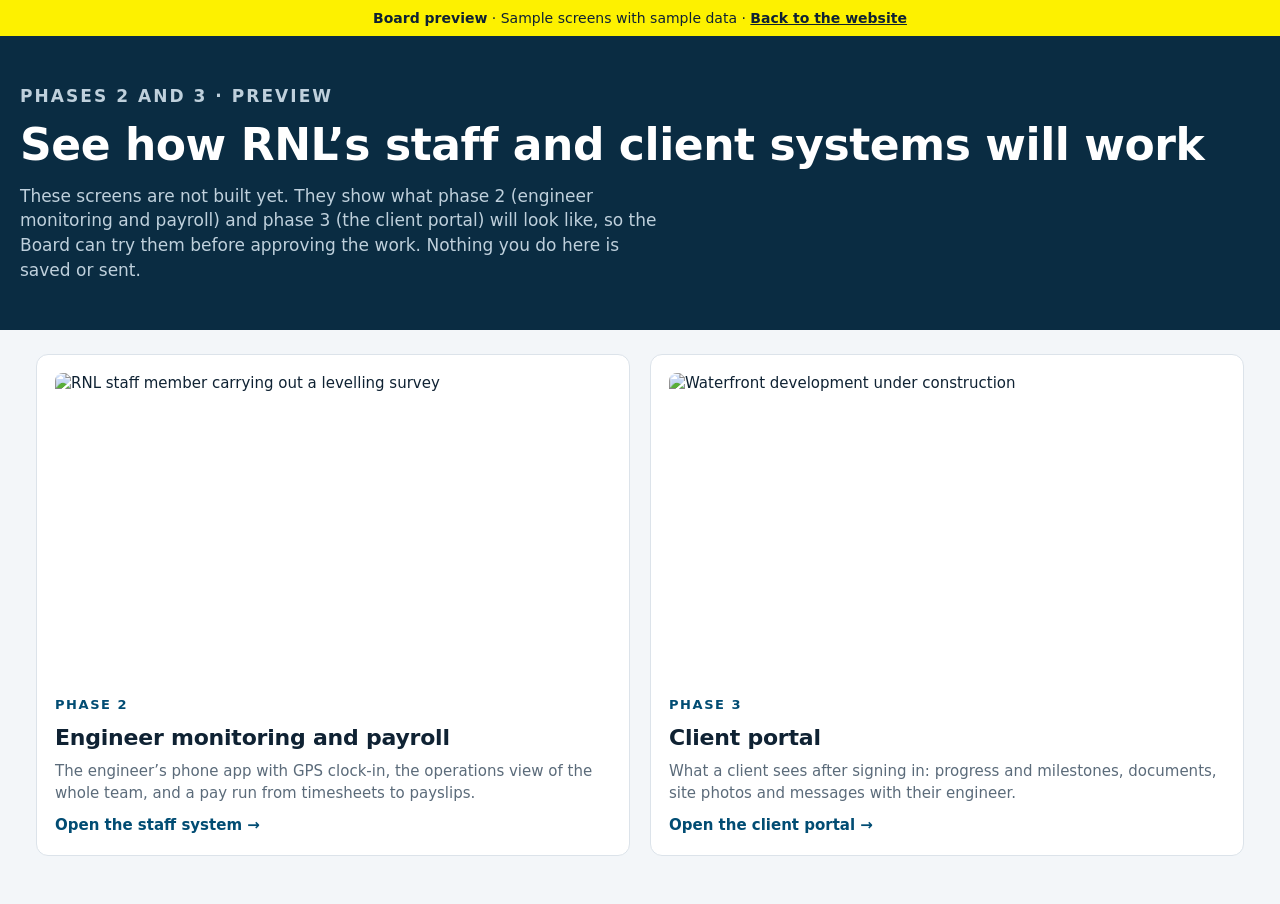
==== preview/index.html @ e8721354 "Board preview of phases 2 and 3 (sample screens, staging builds only) Co-Authored-By: Claude Opus 5." ====
<!doctype html>
<html lang="en">
<head>
<meta charset="utf-8">
<meta name="viewport" content="width=device-width, initial-scale=1">
<meta name="robots" content="noindex, nofollow">
<title>Board preview: phases 2 and 3 | R. Napitalai Limited</title>
<link rel="icon" href="../favicon.svg" type="image/svg+xml">
<link rel="stylesheet" href="preview.css">
</head>
<body>
<div class="pv-bar"><strong>Board preview</strong> · Sample screens with sample data · <a href="../index.html">Back to the website</a></div>
<div class="hero-pv"><div class="in">
  <p class="eyebrow">Phases 2 and 3 · Preview</p>
  <h1>See how RNL’s staff and client systems will work</h1>
  <p>These screens are not built yet. They show what phase 2 (engineer monitoring and payroll) and phase 3 (the client portal) will look like, so the Board can try them before approving the work. Nothing you do here is saved or sent.</p>
</div></div>
<div class="wrap">
  <div class="choices">
    <a class="card choice" href="staff/index.html">
      <img src="../assets/img/site/level-survey-800.jpg" alt="RNL staff member carrying out a levelling survey">
      <p class="eyebrow" style="color:var(--navy)">Phase 2</p>
      <h2>Engineer monitoring and payroll</h2>
      <p class="muted">The engineer’s phone app with GPS clock-in, the operations view of the whole team, and a pay run from timesheets to payslips.</p>
      <span class="go">Open the staff system →</span>
    </a>
    <a class="card choice" href="portal/index.html">
      <img src="../assets/img/site/waterfront-tower-crane-800.jpg" alt="Waterfront development under construction">
      <p class="eyebrow" style="color:var(--navy)">Phase 3</p>
      <h2>Client portal</h2>
      <p class="muted">What a client sees after signing in: progress and milestones, documents, site photos and messages with their engineer.</p>
      <span class="go">Open the client portal →</span>
    </a>
  </div>
</div>
</body>
</html>
---- preview/preview.css ----
/* Board preview of phases 2 and 3: sample screens only (staging builds). */
:root { --navy:#014C73; --deep:#0A2C42; --ink:#0F2233; --muted:#5B6B7A; --line:#DCE3EA; --bg:#F3F6F9; --yellow:#FDF100; --green:#1E7A45; --amber:#9A6412; }
* { box-sizing: border-box; }
html { -webkit-text-size-adjust: 100%; }
body { margin:0; font-family: Inter, system-ui, -apple-system, "Segoe UI", Roboto, Arial, sans-serif; color: var(--ink); background: var(--bg); font-size: 15px; line-height: 1.45; }
h1,h2,h3 { margin:0; letter-spacing:-.01em; line-height:1.2; }
p { margin:0; }
a { color: var(--navy); }
button { font: inherit; cursor: pointer; }
:focus-visible { outline: 3px solid var(--yellow); outline-offset: 2px; }

.pv-bar { background: var(--yellow); color: var(--ink); font-size: 14px; text-align:center; padding: 8px max(16px, env(safe-area-inset-left, 0px)); }
.pv-bar a { color: var(--ink); font-weight: 700; }

.top { background: var(--navy); color:#fff; display:flex; align-items:center; gap:12px; padding:12px max(16px, env(safe-area-inset-left, 0px)); flex-wrap: wrap; }
.top img { width:40px; height:20px; }
.top b { font-size:16px; }
.top .sp { flex:1; }
.top .who { font-size:13px; opacity:.85; }
.top a { color:#fff; font-size:13px; }
.badge { display:inline-block; font-size:11px; font-weight:700; letter-spacing:.06em; text-transform:uppercase; padding:4px 8px; border-radius:999px; background: var(--yellow); color: var(--ink); }

.wrap { max-width: 1240px; margin: 0 auto; padding: 24px max(16px, env(safe-area-inset-left, 0px)) 48px; }
.card { background:#fff; border:1px solid var(--line); border-radius:12px; padding:18px; min-width:0; }
.muted { color: var(--muted); }
.pill { display:inline-block; font-size:12px; font-weight:600; padding:3px 10px; border-radius:999px; white-space:nowrap; }
.ok { background:#E3F4EA; color: var(--green); }
.warn { background:#FBF0DD; color: var(--amber); }
.off { background:#EEF1F4; color: var(--muted); }
.btn { display:inline-block; border:0; background: var(--navy); color:#fff; font-weight:600; padding:10px 16px; border-radius:8px; font-size:14px; text-decoration:none; }
.btn.o { background:#fff; color: var(--navy); border:1.5px solid var(--navy); }
.btn.y { background: var(--yellow); color: var(--ink); }
.btn:disabled { opacity:.55; cursor: default; }

.tabs { display:flex; gap:6px; flex-wrap:wrap; margin-bottom:20px; }
.tabs button { background:#fff; border:1px solid var(--line); border-radius:999px; padding:8px 16px; font-weight:600; color: var(--muted); }
.tabs button[aria-selected="true"] { background: var(--navy); border-color: var(--navy); color:#fff; }
.panel[hidden] { display:none; }

.kpis { display:grid; grid-template-columns: repeat(4, 1fr); gap:14px; margin: 16px 0; }
.kpi .v { font-size:32px; font-weight:800; color: var(--navy); }
.kpi .l { font-size:13px; color: var(--muted); font-weight:600; }
.table-scroll { overflow-x:auto; }
table { width:100%; border-collapse: collapse; font-size:14px; min-width: 720px; }
th { text-align:left; font-size:12px; text-transform:uppercase; letter-spacing:.05em; color: var(--muted); font-weight:600; padding:10px 12px; border-bottom:1px solid var(--line); }
td { padding:12px; border-bottom:1px solid var(--line); }
tr:last-child td { border-bottom: 0; }
.n { text-align:right; font-variant-numeric: tabular-nums; }
.dot { display:inline-block; width:30px; height:30px; border-radius:50%; background: var(--navy); color: var(--yellow); font-weight:800; font-size:12px; text-align:center; line-height:30px; margin-right:10px; vertical-align:middle; }

.split { display:grid; grid-template-columns: 400px 1fr; gap:40px; align-items:start; }
.phone { width: 380px; max-width:100%; border: 10px solid #111B24; border-radius: 40px; overflow:hidden; background: var(--bg); box-shadow: 0 20px 50px rgba(15,34,51,.25); }
.phone .top { padding: 12px 16px; }
.phone-body { padding:14px; display:flex; flex-direction:column; gap:12px; }
.clock { text-align:center; }
.time { font-size:40px; font-weight:800; color: var(--navy); }
.bigbtn { display:block; width:100%; border:0; margin-top:12px; background: var(--green); color:#fff; font-weight:700; font-size:17px; padding:14px; border-radius:12px; }
.bigbtn.in { background: var(--navy); }
.gps { margin-top:10px; font-size:13px; color: var(--green); font-weight:600; }
.log { list-style:none; margin:8px 0 0; padding:0; font-size:14px; }
.log li { padding:6px 0; border-bottom:1px solid var(--line); }
.log li:last-child { border:0; }
.log span { color: var(--muted); font-size:12px; display:block; }
.photos { display:grid; grid-template-columns: repeat(3,1fr); gap:6px; margin-top:10px; }
.photos img { width:100%; aspect-ratio:1; object-fit:cover; border-radius:8px; display:block; }
.row { display:flex; justify-content:space-between; align-items:center; gap:10px; }
.explain h2 { font-size:26px; margin-bottom:12px; }
.explain ul { padding-left: 20px; margin: 12px 0 0; }
.explain li { margin-bottom: 8px; }

.steps { display:grid; grid-template-columns: repeat(5, 1fr); gap:10px; margin: 16px 0; }
.step { padding:12px 14px; border-radius:10px; background:#fff; border:1px solid var(--line); font-size:13px; color: var(--muted); }
.step b { display:block; font-size:15px; color: var(--ink); }
.step.done { border-color:#BFE3CC; background:#F2FAF5; }
.step.done b::before { content:"✓ "; color: var(--green); }
.step.now { border:2px solid var(--navy); background:#EEF5FA; }
.status { margin-top:12px; font-weight:600; color: var(--green); min-height: 1.4em; }

/* client portal */
.login { max-width: 420px; margin: 40px auto; text-align:center; }
.login input { width:100%; padding:12px; border:1px solid var(--line); border-radius:8px; font: inherit; margin-top:10px; background:#F9FBFC; }
.portal { display:grid; grid-template-columns: 1.4fr 1fr; gap:18px; }
.col { display:flex; flex-direction:column; gap:18px; min-width:0; }
.bar { height:14px; background:#E6ECF1; border-radius:999px; overflow:hidden; margin:12px 0 6px; }
.bar i { display:block; height:100%; width:68%; background: var(--navy); }
.ms { list-style:none; padding:0; margin:10px 0 0; font-size:14px; }
.ms li { display:flex; gap:10px; align-items:center; padding:9px 0; border-bottom:1px solid var(--line); }
.ms li:last-child { border:0; }
.tick { width:20px; height:20px; border-radius:50%; flex:none; text-align:center; line-height:20px; font-size:12px; font-weight:800; }
.t-ok { background: var(--green); color:#fff; } .t-now { background: var(--yellow); color: var(--ink); } .t-no { border:2px solid var(--line); }
.ms .d { margin-left:auto; color: var(--muted); font-size:13px; }
.gallery { display:grid; grid-template-columns: repeat(3,1fr); gap:8px; margin-top:12px; }
.gallery img { width:100%; aspect-ratio: 4/3; object-fit:cover; border-radius:8px; display:block; }
.doc { display:flex; justify-content:space-between; gap:10px; padding:9px 0; border-bottom:1px solid var(--line); font-size:14px; }
.doc:last-child { border:0; }
.msg { background: var(--bg); border-radius:10px; padding:12px; font-size:14px; margin-top:10px; }
.msg.me { background:#EEF5FA; }
.send { display:flex; gap:8px; margin-top:12px; }
.send input { flex:1; min-width:0; padding:10px; border:1px solid var(--line); border-radius:8px; font: inherit; }

/* preview home */
.hero-pv { background: var(--deep); color:#fff; padding: 48px max(16px, env(safe-area-inset-left, 0px)); }
.hero-pv .in { max-width:1240px; margin:0 auto; }
.hero-pv h1 { font-size: clamp(28px, 4vw, 44px); margin: 10px 0 12px; }
.hero-pv p { color:#BFD0DC; max-width: 60ch; font-size: 17px; }
.eyebrow { font-size:13px; font-weight:700; letter-spacing:.12em; text-transform:uppercase; color: var(--yellow); }
.choices { display:grid; grid-template-columns: repeat(2, 1fr); gap:20px; }
.choice { display:flex; flex-direction:column; gap:10px; text-decoration:none; color: var(--ink); }
.choice img { width:100%; aspect-ratio: 16/9; object-fit:cover; border-radius:8px; }
.choice h2 { font-size:22px; }
.choice .go { font-weight:700; color: var(--navy); }

@media (max-width: 900px) {
  .kpis { grid-template-columns: repeat(2, 1fr); }
  .split, .portal, .choices { grid-template-columns: 1fr; }
  .steps { grid-template-columns: 1fr 1fr; }
  .phone { margin: 0 auto; }
}
@media (prefers-reduced-motion: reduce) { * { transition: none !important; } }
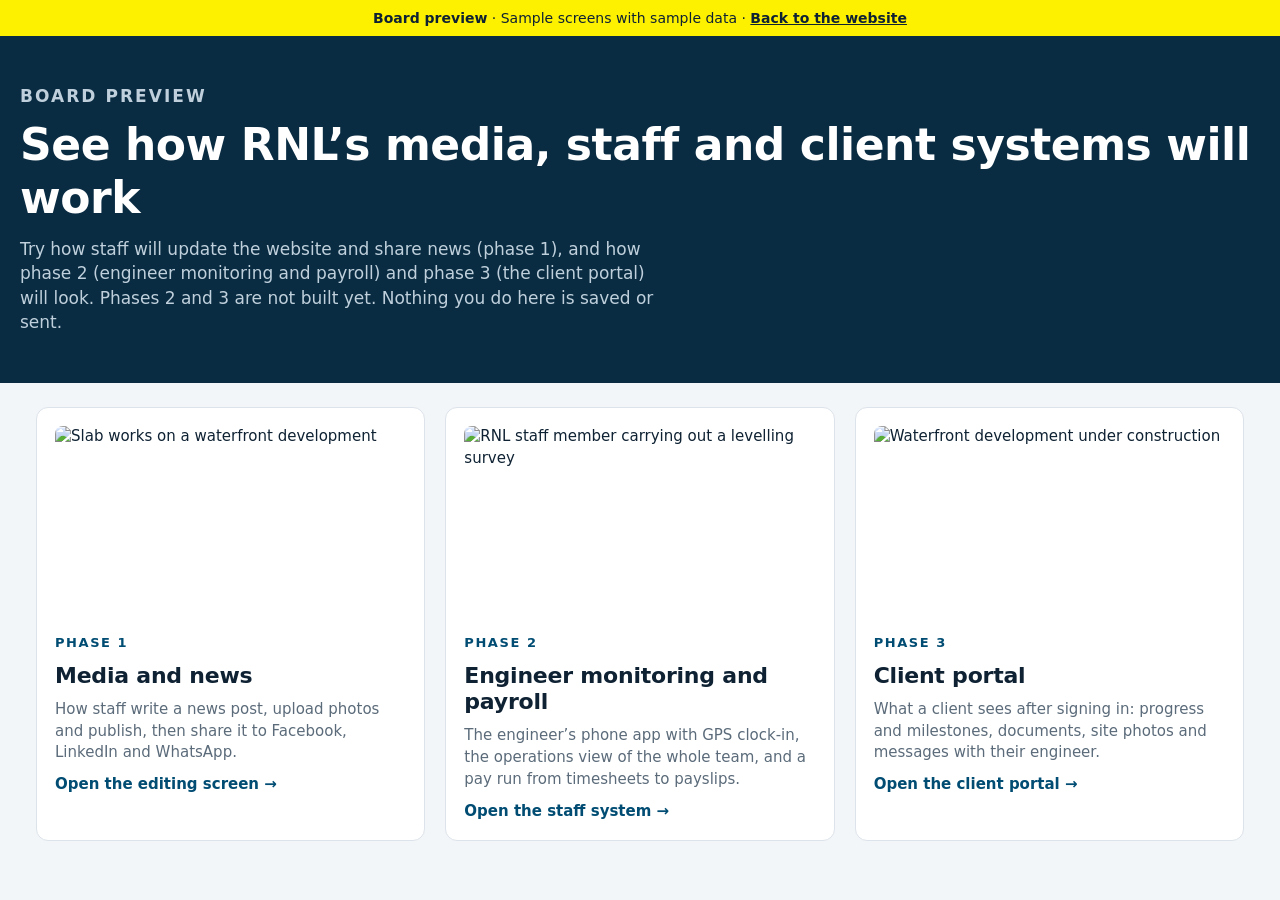
==== commit f25341df: "Media boost: share buttons, Facebook feed on News, and media/news editing walk-through in the board " ====
--- a/preview/index.html
+++ b/preview/index.html
@@ -4,19 +4,26 @@
 <meta charset="utf-8">
 <meta name="viewport" content="width=device-width, initial-scale=1">
 <meta name="robots" content="noindex, nofollow">
-<title>Board preview: phases 2 and 3 | R. Napitalai Limited</title>
+<title>Board preview | R. Napitalai Limited</title>
 <link rel="icon" href="../favicon.svg" type="image/svg+xml">
 <link rel="stylesheet" href="preview.css">
 </head>
 <body>
 <div class="pv-bar"><strong>Board preview</strong> · Sample screens with sample data · <a href="../index.html">Back to the website</a></div>
 <div class="hero-pv"><div class="in">
-  <p class="eyebrow">Phases 2 and 3 · Preview</p>
-  <h1>See how RNL’s staff and client systems will work</h1>
-  <p>These screens are not built yet. They show what phase 2 (engineer monitoring and payroll) and phase 3 (the client portal) will look like, so the Board can try them before approving the work. Nothing you do here is saved or sent.</p>
+  <p class="eyebrow">Board preview</p>
+  <h1>See how RNL’s media, staff and client systems will work</h1>
+  <p>Try how staff will update the website and share news (phase 1), and how phase 2 (engineer monitoring and payroll) and phase 3 (the client portal) will look. Phases 2 and 3 are not built yet. Nothing you do here is saved or sent.</p>
 </div></div>
 <div class="wrap">
   <div class="choices">
+    <a class="card choice" href="media/index.html">
+      <img src="../assets/img/site/waterfront-slab-works-800.jpg" alt="Slab works on a waterfront development">
+      <p class="eyebrow" style="color:var(--navy)">Phase 1</p>
+      <h2>Media and news</h2>
+      <p class="muted">How staff write a news post, upload photos and publish, then share it to Facebook, LinkedIn and WhatsApp.</p>
+      <span class="go">Open the editing screen →</span>
+    </a>
     <a class="card choice" href="staff/index.html">
       <img src="../assets/img/site/level-survey-800.jpg" alt="RNL staff member carrying out a levelling survey">
       <p class="eyebrow" style="color:var(--navy)">Phase 2</p>
--- a/preview/preview.css
+++ b/preview/preview.css
@@ -104,7 +104,7 @@
 .hero-pv h1 { font-size: clamp(28px, 4vw, 44px); margin: 10px 0 12px; }
 .hero-pv p { color:#BFD0DC; max-width: 60ch; font-size: 17px; }
 .eyebrow { font-size:13px; font-weight:700; letter-spacing:.12em; text-transform:uppercase; color: var(--yellow); }
-.choices { display:grid; grid-template-columns: repeat(2, 1fr); gap:20px; }
+.choices { display:grid; grid-template-columns: repeat(3, 1fr); gap:20px; }
 .choice { display:flex; flex-direction:column; gap:10px; text-decoration:none; color: var(--ink); }
 .choice img { width:100%; aspect-ratio: 16/9; object-fit:cover; border-radius:8px; }
 .choice h2 { font-size:22px; }
@@ -117,3 +117,51 @@
   .phone { margin: 0 auto; }
 }
 @media (prefers-reduced-motion: reduce) { * { transition: none !important; } }
+
+/* media and news preview */
+.editor { display:grid; grid-template-columns: minmax(0, 1.1fr) minmax(0, 1fr); gap:20px; align-items:start; }
+.form-col { display:flex; flex-direction:column; gap:6px; }
+.form-col label { font-size:13px; font-weight:600; margin-top:8px; }
+.form-col input:not([type=checkbox]):not([type=file]), .form-col select, .form-col textarea { width:100%; padding:10px; border:1px solid var(--line); border-radius:8px; font: inherit; background:#F9FBFC; }
+.form-col textarea { resize: vertical; }
+.two { display:grid; grid-template-columns: 1fr 1fr; gap:10px; }
+.check { display:flex; gap:8px; align-items:center; font-weight:500 !important; }
+.pick { display:grid; grid-template-columns: repeat(4, 1fr); gap:8px; }
+.pick-img { padding:0; border:3px solid transparent; border-radius:10px; background:none; overflow:hidden; aspect-ratio: 4/3; }
+.pick-img img { width:100%; height:100%; object-fit:cover; display:block; }
+.pick-img.on { border-color: var(--navy); }
+.pick-upload { display:flex; align-items:center; justify-content:center; border:2px dashed var(--line); border-radius:10px; font-size:13px; font-weight:600 !important; color: var(--navy); cursor:pointer; margin:0 !important; aspect-ratio: 4/3; }
+.pick-upload input { display:none; }
+.pub { margin-top:12px; padding:14px; background:#F2FAF5; border:1px solid #BFE3CC; border-radius:10px; display:flex; flex-direction:column; gap:6px; font-size:14px; }
+.ok-mark { color: var(--green); font-weight:800; }
+.eyebrow-s { font-size:12px; font-weight:700; letter-spacing:.08em; text-transform:uppercase; color: var(--navy); margin-bottom:10px; }
+.news-card { display:grid; grid-template-columns: 140px 1fr; gap:14px; align-items:start; }
+.news-card img { width:140px; aspect-ratio: 4/3; object-fit:cover; border-radius:8px; }
+.news-card h3 { font-size:17px; margin:4px 0 6px; }
+.sharecard { border:1px solid var(--line); border-radius:10px; overflow:hidden; max-width: 460px; }
+.sharecard img { width:100%; aspect-ratio: 1.91/1; object-fit:cover; display:block; }
+.sharecard-body { padding:10px 12px; background:#F7F9FA; display:flex; flex-direction:column; gap:2px; }
+.btn.sm { padding:6px 12px; font-size:13px; }
+.facts3 { display:grid; grid-template-columns: repeat(3, 1fr); gap:14px; margin-top:18px; }
+.facts3 p { margin-top:4px; font-size:14px; }
+.library { display:grid; grid-template-columns: repeat(4, 1fr); gap:12px; margin-top:16px; }
+.library figure { margin:0; background:#fff; border:1px solid var(--line); border-radius:10px; overflow:hidden; }
+.library img { width:100%; aspect-ratio: 4/3; object-fit:cover; display:block; }
+.library figcaption { padding:8px 10px; font-size:13px; color: var(--muted); }
+.library figure.new { border-color: var(--green); }
+.flow { display:grid; grid-template-columns: repeat(4, 1fr); gap:14px; margin-top:16px; }
+.flow p.muted { font-size:14px; margin-top:4px; }
+.num-s { font-size:28px; font-weight:800; color: var(--navy); }
+.sharebtns { display:flex; flex-wrap:wrap; gap:6px; margin-top:10px; }
+.sharebtns span { font-size:12px; font-weight:600; padding:5px 10px; border-radius:999px; border:1.5px solid var(--navy); color: var(--navy); }
+.week { display:grid; grid-template-columns: repeat(5, 1fr); gap:8px; margin-top:12px; }
+.week > div { background: var(--bg); border-radius:8px; padding:10px; min-height:110px; display:flex; flex-direction:column; gap:6px; min-width:0; }
+.day { font-size:12px; font-weight:700; color: var(--muted); text-transform:uppercase; }
+.post { font-size:13px; padding:8px; border-radius:6px; background:#fff; border-left:4px solid var(--navy); }
+.post.li { border-left-color: #5E8FB0; }
+@media (max-width: 900px) {
+  .editor, .facts3, .flow { grid-template-columns: 1fr; }
+  .library { grid-template-columns: repeat(2, 1fr); }
+  .week { grid-template-columns: 1fr; }
+  .week > div { min-height: 0; }
+}
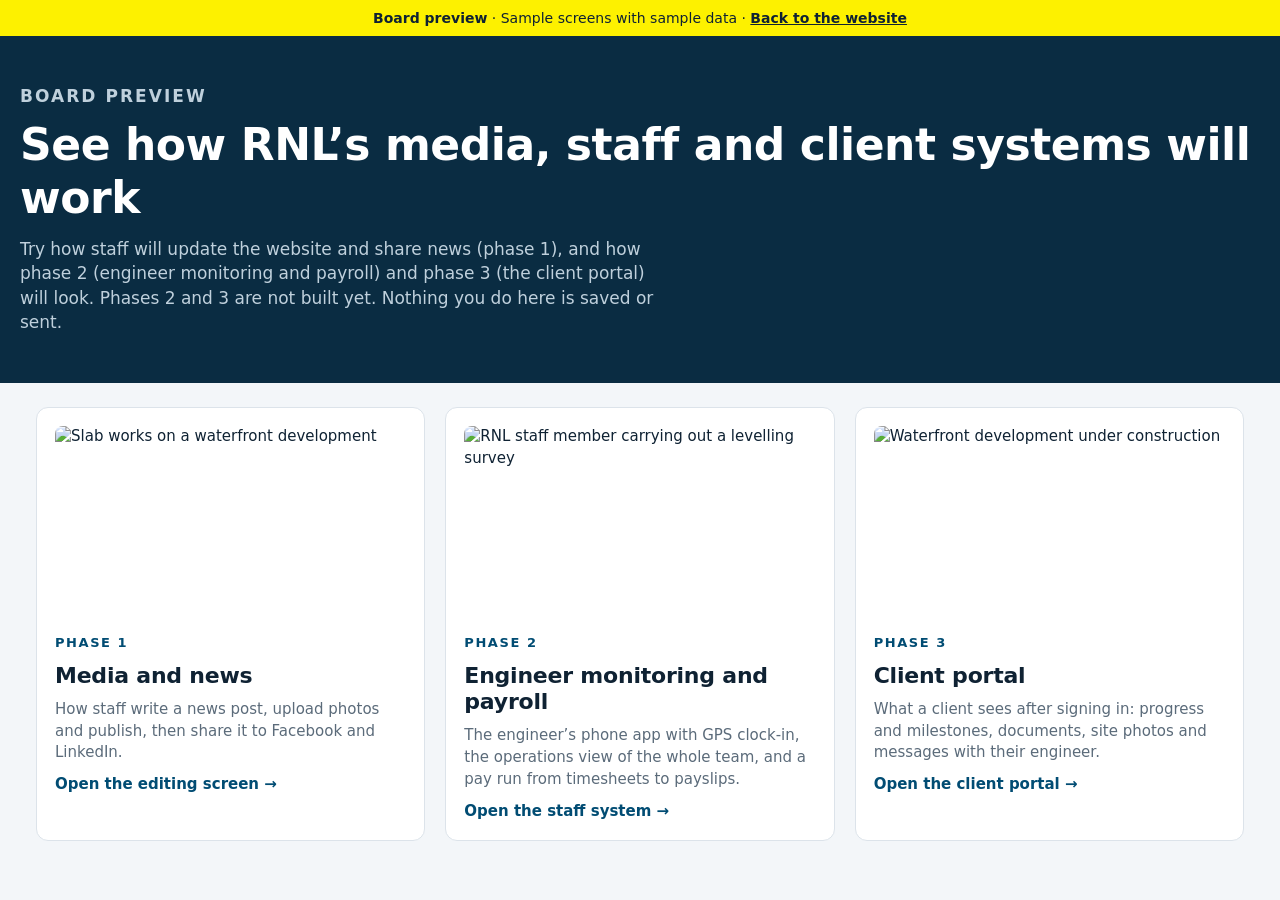
==== commit e73a6b5b: "Social media limited to Facebook and LinkedIn, as RNL requested Co-Authored-By: Claude Opus 5.5 <nor" ====
--- a/preview/index.html
+++ b/preview/index.html
@@ -21,7 +21,7 @@
       <img src="../assets/img/site/waterfront-slab-works-800.jpg" alt="Slab works on a waterfront development">
       <p class="eyebrow" style="color:var(--navy)">Phase 1</p>
       <h2>Media and news</h2>
-      <p class="muted">How staff write a news post, upload photos and publish, then share it to Facebook, LinkedIn and WhatsApp.</p>
+      <p class="muted">How staff write a news post, upload photos and publish, then share it to Facebook and LinkedIn.</p>
       <span class="go">Open the editing screen →</span>
     </a>
     <a class="card choice" href="staff/index.html">
